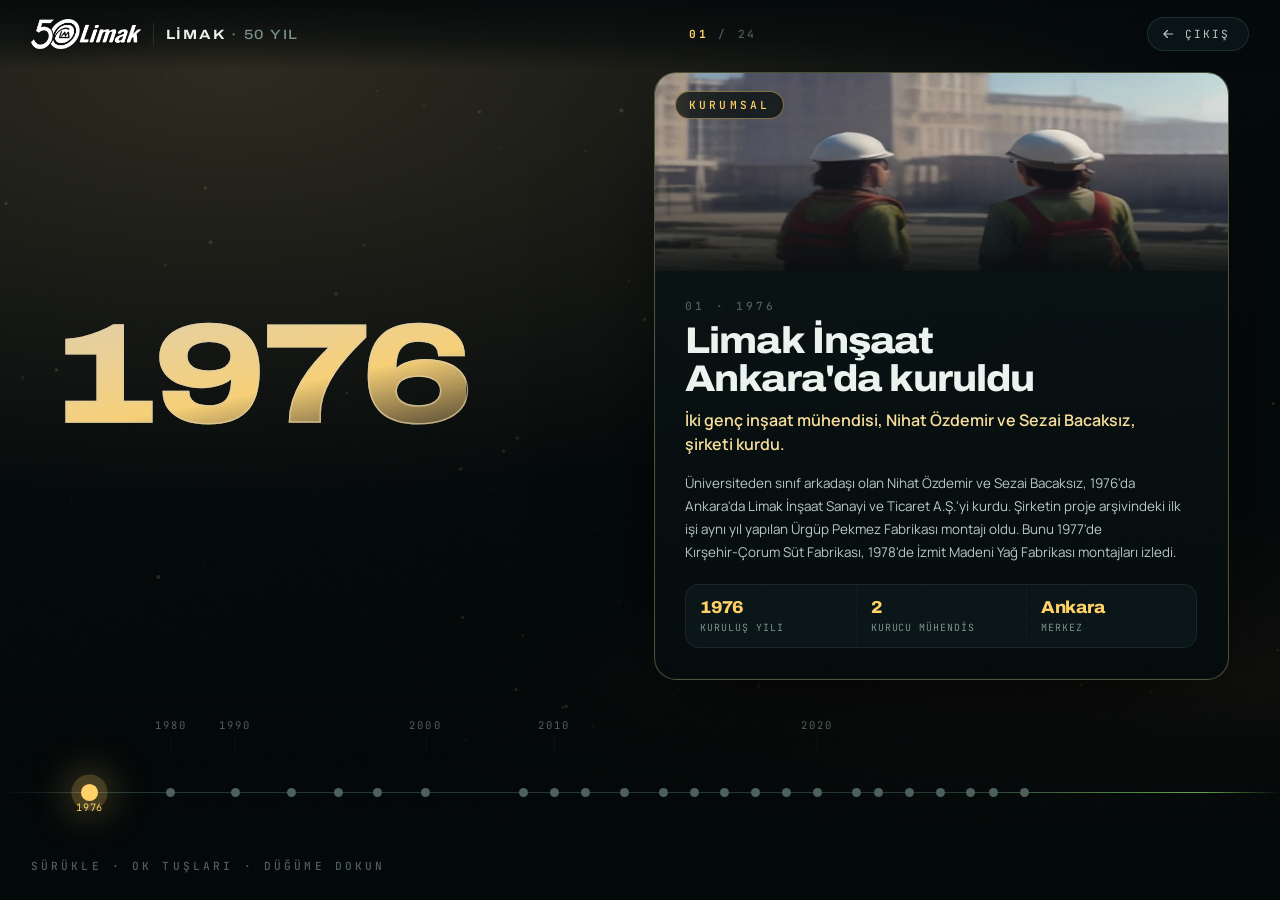
==== timeline.html @ 8a2a89ee "Limak fuar deneyimi — yayin surumu (v29)" ====
<!DOCTYPE html>
<html lang="tr">
<head>
<meta charset="utf-8">
<meta name="viewport" content="width=device-width, initial-scale=1, viewport-fit=cover">
<title>Limak · 50 Yıl</title>
<link rel="stylesheet" href="assets/css/base.css?v=29">
<link rel="stylesheet" href="assets/css/timeline.css?v=29">
<link rel="icon" href="data:image/svg+xml,%3Csvg xmlns='http://www.w3.org/2000/svg' viewBox='0 0 32 32'%3E%3Crect width='32' height='32' rx='9' fill='%238ce563'/%3E%3Cpath d='M11 8v13h10' stroke='%2304090a' stroke-width='3.4' fill='none' stroke-linecap='square'/%3E%3C/svg%3E">
</head>
<body class="tl">

<!-- dönem ışığı: kaydırdıkça tüm sayfanın rengi değişir -->
<div class="era" id="era" aria-hidden="true">
  <span class="era__glow"></span>
  <canvas class="era__px" id="eraPx"></canvas>
</div>

<header class="topbar">
  <a class="brand" href="index.html">
    <img class="brand__logo" src="assets/img/logo-50yil.png" alt="Limak — 50. yıl" decoding="async">
    <span class="brand__sep" aria-hidden="true"></span>
    <span class="brand__text">Limak <em>· 50 Yıl</em></span>
  </a>
  <span class="tl__counter eyebrow tabular" id="counter">01 / 24</span>
  <a class="btn-back" href="index.html">
    <svg viewBox="0 0 24 24" aria-hidden="true"><path d="M20 12H5m0 0 6-6m-6 6 6 6" fill="none" stroke="currentColor" stroke-width="2" stroke-linecap="round" stroke-linejoin="round"/></svg>
    Çıkış
  </a>
</header>

<!-- ═══ SAHNE ═══ -->
<main class="stagewrap">

  <!-- dev yıl -->
  <div class="yearbig" aria-hidden="true">
    <span class="yearbig__num tabular" id="yearBig">1976</span>
    <span class="yearbig__ghost tabular" id="yearGhost"></span>
  </div>

  <!-- içerik kartı -->
  <article class="card" id="card">
    <div class="card__media">
      <img class="card__img" id="cardImg" alt="" decoding="async">
      <span class="card__mediafall" id="cardFall"></span>
      <span class="card__sector eyebrow" id="cardSector"></span>
    </div>
    <div class="card__body">
      <span class="card__year eyebrow tabular" id="cardYear"></span>
      <h2 class="card__title" id="cardTitle"></h2>
      <p class="card__sub" id="cardSub"></p>
      <p class="card__text" id="cardText"></p>
      <ul class="card__stats" id="cardStats"></ul>
    </div>
  </article>
</main>

<!-- ═══ RAY ═══ -->
<footer class="rail" id="rail">
  <div class="rail__decades" id="decades" aria-hidden="true"></div>
  <div class="rail__line" aria-hidden="true"></div>
  <div class="rail__track" id="track"></div>
  <div class="rail__future" id="future" aria-hidden="true"></div>
  <p class="rail__hint eyebrow" id="railHint">Sürükle · ok tuşları · düğüme dokun</p>
</footer>

<span class="grain" aria-hidden="true"></span>

<script src="assets/data/timeline.js?v=29"></script>
<script src="assets/js/timeline.js?v=29"></script>
</body>
</html>
---- assets/css/base.css ----
@import url("fonts.css");

/* ============================================================
   LİMAK · COP31 FUAR DENEYİMİ — tasarım sistemi
   Karanlık toprak zemin, sektöre göre ışık rengi.
   ============================================================ */

:root {
  /* ---- zemin: siyah değil, gece toprağı ---- */
  --void:      #04090a;
  --soil:      #081013;
  --mist:      #0e1c20;
  --ridge:     #16292e;
  --hairline:  rgba(150, 214, 195, 0.14);
  --hairline-soft: rgba(150, 214, 195, 0.07);

  /* ---- yaşam: filiz yeşili ailesi ---- */
  --sprout:    #8ce563;
  --sprout-hi: #b6ff8a;
  --emerald:   #22c55e;
  --deep-leaf: #0d6b3f;

  /* ---- sektör ışıkları ---- */
  --s-ruzgar:   #5be8c0;
  --s-gunes:    #ffc861;
  --s-su:       #4cc9f0;
  --s-insaat:   #ff8a3d;
  --s-cimento:  #cdbfa4;
  --s-hava:     #b39dff;
  --s-turizm:   #ff7fa8;
  --s-orman:    #8ce563;

  /* ---- metin ---- */
  --bone:      #eaf3ee;
  --bone-dim:  #b6c9c1;
  --ash:       #7b918b;
  --ash-deep:  #4c5f5b;

  /* ---- tipografi ---- */
  --f-display: "Archivo", "Segoe UI", system-ui, sans-serif;
  --f-body:    "Manrope", "Segoe UI", system-ui, sans-serif;
  --f-data:    "JetBrains Mono", ui-monospace, "Cascadia Mono", monospace;

  /* ---- ölçek (fuar ekranı: büyük) ---- */
  --t-mega:  clamp(3.5rem, 11vw, 11.5rem);
  --t-xxl:   clamp(2.4rem, 5.2vw, 5rem);
  --t-xl:    clamp(1.7rem, 2.9vw, 2.9rem);
  --t-lg:    clamp(1.25rem, 1.7vw, 1.7rem);
  --t-md:    clamp(1rem, 1.15vw, 1.18rem);
  --t-sm:    clamp(0.84rem, 0.92vw, 0.95rem);
  --t-xs:    clamp(0.7rem, 0.74vw, 0.78rem);

  /* ---- hareket ---- */
  --ease-out: cubic-bezier(0.16, 1, 0.3, 1);
  --ease-io:  cubic-bezier(0.65, 0, 0.35, 1);
  --ease-spring: cubic-bezier(0.34, 1.56, 0.64, 1);

  --r-sm: 8px;
  --r-md: 14px;
  --r-lg: 22px;
  --r-pill: 999px;
}

*, *::before, *::after { box-sizing: border-box; }

html, body {
  margin: 0;
  padding: 0;
  height: 100%;
  background: var(--void);
  color: var(--bone);
  font-family: var(--f-body);
  font-size: 16px;
  -webkit-font-smoothing: antialiased;
  text-rendering: optimizeLegibility;
  overscroll-behavior: none;
}

body {
  overflow: hidden;
  cursor: default;
  -webkit-tap-highlight-color: transparent;
}

img, svg { display: block; max-width: 100%; }
button { font: inherit; color: inherit; border: 0; background: none; cursor: pointer; }

::selection { background: var(--sprout); color: var(--void); }

/* ---- odak: fuar ekranında görünmez olmasın ---- */
:focus-visible {
  outline: 2px solid var(--sprout);
  outline-offset: 3px;
  border-radius: 4px;
}

/* ============================================================
   ORTAK BİLEŞENLER
   ============================================================ */

/* --- üst çubuk --- */
.topbar {
  position: fixed;
  inset: 0 0 auto 0;
  height: 68px;
  display: flex;
  align-items: center;
  gap: 20px;
  padding: 0 clamp(18px, 2.4vw, 40px);
  z-index: 60;
  background: linear-gradient(180deg, rgba(4, 9, 10, 0.92) 0%, rgba(4, 9, 10, 0.55) 60%, transparent 100%);
  backdrop-filter: blur(14px);
  -webkit-backdrop-filter: blur(14px);
  pointer-events: none;
}
.topbar > * { pointer-events: auto; }

.brand {
  display: flex;
  align-items: center;
  gap: 12px;
  text-decoration: none;
  color: inherit;
}
.brand__mark {
  width: 30px; height: 30px;
  flex: none;
}
.brand__logo {
  height: 30px;
  width: auto;
  display: block;
  flex: none;
  filter: drop-shadow(0 1px 6px rgba(0, 0, 0, 0.45));
}
.brand__sep {
  width: 1px;
  height: 22px;
  flex: none;
  background: var(--hairline);
}
.brand__text {
  font-family: var(--f-display);
  font-weight: 700;
  font-stretch: 118%;
  letter-spacing: 0.13em;
  font-size: var(--t-sm);
  text-transform: uppercase;
  white-space: nowrap;
}
.brand__text em {
  font-style: normal;
  color: var(--ash);
  font-weight: 500;
}

/* --- etiket / eyebrow --- */
.eyebrow {
  font-family: var(--f-data);
  font-size: var(--t-xs);
  letter-spacing: 0.28em;
  text-transform: uppercase;
  color: var(--ash);
  font-weight: 500;
}

/* --- geri butonu --- */
.btn-back {
  margin-left: auto;
  display: inline-flex;
  align-items: center;
  gap: 10px;
  padding: 9px 18px 9px 13px;
  border-radius: var(--r-pill);
  border: 1px solid var(--hairline);
  background: rgba(14, 28, 32, 0.6);
  font-family: var(--f-data);
  font-size: var(--t-xs);
  letter-spacing: 0.18em;
  text-transform: uppercase;
  color: var(--bone-dim);
  text-decoration: none;
  transition: border-color 0.3s, color 0.3s, background 0.3s;
}
.btn-back:hover { border-color: var(--sprout); color: var(--sprout); background: rgba(140, 229, 99, 0.08); }
.btn-back svg { width: 14px; height: 14px; }

/* --- ince gürültü dokusu: dijital düzlüğü kırar --- */
.grain {
  position: fixed;
  inset: -50%;
  z-index: 90;
  pointer-events: none;
  opacity: 0.035;
  background-image: url("data:image/svg+xml,%3Csvg xmlns='http://www.w3.org/2000/svg' width='160' height='160'%3E%3Cfilter id='n'%3E%3CfeTurbulence type='fractalNoise' baseFrequency='0.85' numOctaves='3'/%3E%3C/filter%3E%3Crect width='160' height='160' filter='url(%23n)'/%3E%3C/svg%3E");
  animation: grainshift 0.9s steps(3) infinite;
  mix-blend-mode: overlay;
}
@keyframes grainshift {
  0%   { transform: translate(0, 0); }
  33%  { transform: translate(-3%, 2%); }
  66%  { transform: translate(2%, -3%); }
  100% { transform: translate(0, 0); }
}

/* --- vinyet --- */
.vignette {
  position: fixed;
  inset: 0;
  z-index: 55;
  pointer-events: none;
  background: radial-gradient(128% 96% at 50% 46%, transparent 56%, rgba(0, 0, 0, 0.42) 100%);
}

/* --- yükleme kaplaması --- */
.boot {
  position: fixed;
  inset: 0;
  z-index: 200;
  display: grid;
  place-items: center;
  background: var(--void);
  transition: opacity 0.8s var(--ease-out), visibility 0.8s;
}
.boot.is-done { opacity: 0; visibility: hidden; }
.boot__bar {
  width: 180px; height: 2px;
  background: var(--ridge);
  overflow: hidden;
  border-radius: 2px;
}
.boot__bar i {
  display: block; height: 100%; width: 40%;
  background: var(--sprout);
  animation: bootslide 1.1s var(--ease-io) infinite;
}
@keyframes bootslide {
  0%   { transform: translateX(-110%); }
  100% { transform: translateX(360%); }
}

/* --- ekran çok küçükse uyarı yerine sadece ölçek düşer --- */
@media (prefers-reduced-motion: reduce) {
  *, *::before, *::after {
    animation-duration: 0.001ms !important;
    animation-iteration-count: 1 !important;
    transition-duration: 0.08s !important;
  }
  .grain { animation: none; }
}

/* --- yardımcılar --- */
.sr-only {
  position: absolute; width: 1px; height: 1px;
  padding: 0; margin: -1px; overflow: hidden;
  clip: rect(0, 0, 0, 0); white-space: nowrap; border: 0;
}
.tabular { font-variant-numeric: tabular-nums; }

/* ============================================================
   ÖLÇEK ŞERİDİ — grubun büyüklüğü, karşılama anında
   Rakam iri ve display fontunda; etiket küçük ve sessiz.
   Böylece uzaktan bakıldığında önce sayılar okunur.
   ============================================================ */
.scalebar {
  display: flex;
  flex-wrap: wrap;
  justify-content: center;
  align-items: stretch;
  gap: 0;
  margin: 0;
  padding: 0;
  list-style: none;
}
.scalebar li {
  position: relative;
  padding: 0 clamp(16px, 2.2vw, 34px);
  text-align: center;
}
.scalebar li + li::before {          /* aradaki ince ayraç */
  content: "";
  position: absolute;
  left: 0; top: 14%;
  width: 1px; height: 72%;
  background: var(--hairline);
}
.scalebar b {
  display: block;
  font-family: var(--f-display);
  font-weight: 800;
  font-stretch: 112%;
  font-size: clamp(1.3rem, 2.1vw, 2.05rem);
  letter-spacing: -0.02em;
  line-height: 1.05;
  color: var(--bone);
  font-variant-numeric: tabular-nums;
}
.scalebar span {
  display: block;
  margin-top: 5px;
  font-family: var(--f-data);
  font-size: clamp(0.56rem, 0.66vw, 0.7rem);
  letter-spacing: 0.2em;
  text-transform: uppercase;
  color: var(--ash);
  white-space: nowrap;
}
/* sırayla belirir — sayılar tek tek oturur */
.scalebar li {
  opacity: 0;
  translate: 0 10px;
  animation: scaleIn 0.7s var(--ease-out) forwards;
  animation-delay: calc(var(--i) * 90ms + 400ms);
}
@keyframes scaleIn { to { opacity: 1; translate: 0 0; } }

/* giriş sayfası: alt bilgi çubuğunun orta yuvasında, kompakt */
.scalebar--home b { font-size: clamp(0.95rem, 1.25vw, 1.24rem); }
.scalebar--home span { font-size: 0.54rem; letter-spacing: 0.16em; }
.scalebar--home li { padding: 0 clamp(10px, 1.5vw, 22px); }
@media (max-width: 1000px) { .scalebar--home { display: none; } }
---- assets/css/timeline.css ----
/* ============================================================
   50 YIL — dönem ışığı kaydıkça değişen zaman rayı
   İmza: sayfanın ambiyans rengi yıla göre kayar.
   1976 sepya toz → 2000'ler çelik mavi → 2026 canlı yeşil
   ============================================================ */

.tl {
  background: var(--void);
  --era-a: #6b5a3f;              /* dönemin ana ışığı  */
  --era-b: #2a2419;              /* dönemin gölgesi    */
  --era-c: #d9c9a4;              /* dönemin vurgusu    */
  --sector: var(--sprout);       /* aktif kaydın sektör rengi */
  transition: none;
}

/* ---------- dönem ışığı ---------- */
.era {
  position: fixed;
  inset: 0;
  z-index: 0;
  pointer-events: none;
  background:
    radial-gradient(120% 78% at 18% 8%,  color-mix(in srgb, var(--era-a) 34%, transparent) 0%, transparent 62%),
    radial-gradient(96% 70% at 88% 96%,  color-mix(in srgb, var(--era-b) 62%, transparent) 0%, transparent 58%),
    linear-gradient(168deg, #060d0e 0%, #04090a 52%, #030708 100%);
  transition: background 1.1s var(--ease-out);
}
.era__glow {
  position: absolute;
  inset: auto -10% -34% -10%;
  height: 62%;
  background: radial-gradient(58% 100% at 50% 100%, color-mix(in srgb, var(--sector) 20%, transparent) 0%, transparent 72%);
  transition: background 0.9s var(--ease-out);
}
.era__px { position: absolute; inset: 0; width: 100%; height: 100%; }

/* ---------- üst çubuk ---------- */
.tl__counter { margin-left: auto; color: var(--ash-deep); letter-spacing: 0.24em; }
.tl__counter b { color: var(--sector); transition: color 0.6s; }

/* ============================================================
   DEV YIL — sayfanın omurgası
   ============================================================ */
.stagewrap {
  position: fixed;
  inset: 68px 0 clamp(190px, 24vh, 250px) 0;
  z-index: 2;
  display: grid;
  grid-template-columns: minmax(0, 1fr) minmax(0, 1.02fr);
  align-items: center;
  gap: clamp(20px, 3vw, 56px);
  padding: 0 clamp(24px, 4vw, 80px);
}

.yearbig {
  position: relative;
  justify-self: start;
  line-height: 0.78;
  user-select: none;
}
.yearbig__num {
  display: block;
  font-family: var(--f-display);
  font-size: var(--t-mega);
  font-weight: 800;
  font-stretch: 125%;
  letter-spacing: -0.045em;
  color: transparent;
  -webkit-text-stroke: 1.5px color-mix(in srgb, var(--era-c) 70%, transparent);
  background: linear-gradient(168deg,
              color-mix(in srgb, var(--era-c) 96%, #fff) 0%,
              color-mix(in srgb, var(--sector) 72%, var(--era-c)) 58%,
              color-mix(in srgb, var(--era-a) 60%, transparent) 100%);
  -webkit-background-clip: text;
  background-clip: text;
  transition: background 0.9s var(--ease-out), -webkit-text-stroke-color 0.9s;
}
/* geçişte kayan hayalet rakam */
.yearbig__ghost {
  position: absolute;
  inset: 0;
  font-family: var(--f-display);
  font-size: var(--t-mega);
  font-weight: 800;
  font-stretch: 125%;
  letter-spacing: -0.045em;
  color: color-mix(in srgb, var(--era-c) 16%, transparent);
  pointer-events: none;
  opacity: 0;
}
.yearbig.is-moving .yearbig__ghost { animation: ghostSlip 0.62s var(--ease-out); }
@keyframes ghostSlip {
  0%   { opacity: 0.9; translate: 0 0; filter: blur(0); }
  100% { opacity: 0; translate: 0 -26px; filter: blur(7px); }
}
.yearbig.is-moving .yearbig__num { animation: yearIn 0.62s var(--ease-out); }
@keyframes yearIn {
  0%   { opacity: 0; translate: 0 26px; filter: blur(9px); }
  100% { opacity: 1; translate: 0 0; filter: blur(0); }
}

/* ============================================================
   KART
   ============================================================ */
.card {
  position: relative;
  display: grid;
  grid-template-rows: auto 1fr;
  max-height: 100%;
  border-radius: var(--r-lg);
  border: 1px solid color-mix(in srgb, var(--sector) 22%, var(--hairline));
  background: linear-gradient(180deg, rgba(11, 22, 24, 0.86) 0%, rgba(5, 12, 13, 0.94) 100%);
  backdrop-filter: blur(18px);
  -webkit-backdrop-filter: blur(18px);
  box-shadow: 0 48px 110px -40px rgba(0, 0, 0, 0.95),
              0 0 0 1px rgba(255, 255, 255, 0.02) inset;
  overflow: hidden;
  transition: border-color 0.7s;
}
.card.is-moving { animation: cardIn 0.66s var(--ease-out); }
@keyframes cardIn {
  0%   { opacity: 0; translate: 0 22px; }
  100% { opacity: 1; translate: 0 0; }
}

/* --- görsel --- */
.card__media {
  position: relative;
  height: clamp(140px, 22vh, 260px);
  overflow: hidden;
  background: #0a1416;
}
.card__img {
  position: relative;
  z-index: 1;                 /* yedek dokunun üstünde kalsın */
  width: 100%; height: 100%;
  object-fit: cover;
  opacity: 0;
  transition: opacity 0.8s var(--ease-out), scale 9s linear;
  scale: 1.06;
}
.card__img.is-ready { opacity: 1; scale: 1; }
/* görsel yoksa: sektör rengiyle üretilen doku */
.card__mediafall {
  position: absolute;
  inset: 0;
  background:
    radial-gradient(70% 120% at 16% 0%, color-mix(in srgb, var(--sector) 30%, transparent) 0%, transparent 66%),
    repeating-linear-gradient(114deg, rgba(255,255,255,.035) 0 2px, transparent 2px 13px),
    linear-gradient(150deg, #16262a, #091416);
}
.card__media::after {                     /* alt karartma: metin okunsun */
  content: "";
  position: absolute;
  inset: 0;
  z-index: 2;
  background: linear-gradient(180deg, transparent 42%, rgba(5, 12, 13, 0.92) 100%);
}
.card__sector {
  position: absolute;
  left: clamp(16px, 1.6vw, 26px);
  top: clamp(14px, 1.4vw, 22px);
  z-index: 3;
  padding: 6px 13px;
  border-radius: var(--r-pill);
  background: rgba(4, 10, 11, 0.72);
  border: 1px solid color-mix(in srgb, var(--sector) 46%, transparent);
  color: var(--sector);
  backdrop-filter: blur(8px);
}

/* --- gövde --- */
.card__body {
  min-height: 0;
  overflow-y: auto;
  padding: clamp(20px, 2.2vw, 34px) clamp(20px, 2.4vw, 38px) clamp(22px, 2.4vw, 34px);
  scrollbar-width: thin;
  scrollbar-color: var(--ridge) transparent;
}
.card__body::-webkit-scrollbar { width: 5px; }
.card__body::-webkit-scrollbar-thumb { background: var(--ridge); border-radius: 3px; }

.card__year { display: block; color: var(--ash-deep); margin-bottom: 9px; }
.card__title {
  margin: 0 0 10px;
  font-family: var(--f-display);
  font-size: var(--t-xl);
  font-weight: 800;
  font-stretch: 110%;
  line-height: 1.02;
  letter-spacing: -0.025em;
  text-wrap: balance;
}
.card__sub {
  margin: 0 0 16px;
  font-size: var(--t-md);
  line-height: 1.5;
  color: color-mix(in srgb, var(--sector) 62%, var(--bone));
  font-weight: 600;
  text-wrap: pretty;
}
.card__text {
  margin: 0 0 20px;
  font-size: var(--t-sm);
  line-height: 1.72;
  color: var(--bone-dim);
  text-wrap: pretty;
}
.card__stats {
  display: grid;
  grid-template-columns: repeat(auto-fit, minmax(118px, 1fr));
  gap: 1px;
  margin: 0; padding: 0;
  list-style: none;
  background: var(--hairline-soft);
  border: 1px solid var(--hairline-soft);
  border-radius: var(--r-md);
  overflow: hidden;
}
.card__stats li { padding: 13px 14px; background: rgba(10, 21, 23, 0.92); }
.card__stats b {
  display: block;
  font-family: var(--f-display);
  font-size: clamp(1rem, 1.35vw, 1.32rem);
  font-weight: 800;
  font-stretch: 106%;
  color: var(--sector);
  letter-spacing: -0.015em;
  transition: color 0.6s;
}
.card__stats span {
  display: block;
  margin-top: 4px;
  font-family: var(--f-data);
  font-size: 0.62rem;
  letter-spacing: 0.1em;
  text-transform: uppercase;
  color: var(--ash);
}

/* ============================================================
   RAY
   ============================================================ */
.rail {
  position: fixed;
  inset: auto 0 0 0;
  z-index: 20;
  height: clamp(190px, 24vh, 250px);
  padding-top: 26px;
  background: linear-gradient(0deg, rgba(3,8,9,.97) 34%, rgba(3,8,9,.72) 74%, transparent 100%);
  overflow: hidden;
  touch-action: pan-y;
  cursor: grab;
  user-select: none;
}
.rail:active { cursor: grabbing; }

/* on yıl işaretleri */
.rail__decades {
  position: absolute;
  left: 0; right: 0;
  top: 34px;
  height: 22px;
}
.rail__dec {
  position: absolute;
  transform: translateX(-50%);
  font-family: var(--f-data);
  font-size: 0.66rem;
  letter-spacing: 0.2em;
  color: var(--ash-deep);
  white-space: nowrap;
}
.rail__dec::after {
  content: "";
  position: absolute;
  left: 50%; top: 20px;
  width: 1px; height: 12px;
  background: var(--hairline-soft);
}

/* ana çizgi */
.rail__line {
  position: absolute;
  left: 0; right: 0;
  top: 50%;
  height: 1px;
  background: linear-gradient(90deg,
              transparent 0%, rgba(150,214,195,.22) 6%,
              rgba(150,214,195,.22) 74%,
              color-mix(in srgb, var(--sprout) 70%, transparent) 94%, transparent 100%);
}

/* düğümler */
.rail__track { position: absolute; inset: 0; }
.node {
  position: absolute;
  top: 50%;
  translate: -50% -50%;
  width: 46px; height: 46px;
  display: grid;
  place-items: center;
  background: none;
  cursor: pointer;
}
.node__dot {
  width: 9px; height: 9px;
  border-radius: 50%;
  background: var(--ash-deep);
  transition: background 0.4s, scale 0.4s var(--ease-spring), box-shadow 0.4s;
}
.node:hover .node__dot { background: var(--c); scale: 1.4; }
.node.is-on .node__dot {
  background: var(--c);
  scale: 1.9;
  box-shadow: 0 0 0 5px color-mix(in srgb, var(--c) 18%, transparent),
              0 0 22px 3px color-mix(in srgb, var(--c) 60%, transparent);
}
.node__yr {
  position: absolute;
  top: 32px;
  font-family: var(--f-data);
  font-size: 0.64rem;
  letter-spacing: 0.06em;
  color: var(--ash-deep);
  opacity: 0;
  transition: opacity 0.4s, color 0.4s;
  white-space: nowrap;
}
.node.is-on .node__yr, .node:hover .node__yr { opacity: 1; color: var(--c); }
/* geçilen düğümler soluk kalmasın */
.node.is-past .node__dot { background: color-mix(in srgb, var(--c) 55%, var(--ash-deep)); }

/* geleceğe açılan beş eksen */
.rail__future {
  position: absolute;
  right: 0; top: 0; bottom: 0;
  width: clamp(180px, 17vw, 300px);
  pointer-events: none;
}
.fut {
  position: absolute;
  right: clamp(12px, 1.4vw, 26px);
  display: flex;
  align-items: center;
  gap: 8px;
  font-family: var(--f-data);
  font-size: 0.62rem;
  letter-spacing: 0.14em;
  text-transform: uppercase;
  color: var(--f);
  opacity: 0;
  translate: 16px 0;
  transition: opacity 0.7s var(--ease-out), translate 0.7s var(--ease-out);
  white-space: nowrap;
}
.rail.is-end .fut { opacity: 0.9; translate: 0 0; }
.rail.is-end .fut:nth-child(1) { transition-delay: 0.05s; }
.rail.is-end .fut:nth-child(2) { transition-delay: 0.12s; }
.rail.is-end .fut:nth-child(3) { transition-delay: 0.19s; }
.rail.is-end .fut:nth-child(4) { transition-delay: 0.26s; }
.rail.is-end .fut:nth-child(5) { transition-delay: 0.33s; }
.fut i {
  width: 7px; height: 7px;
  border-radius: 50%;
  background: var(--f);
  box-shadow: 0 0 12px 1px var(--f);
}
.fut b { font-weight: 600; color: var(--bone); }
.fut span { color: var(--ash); letter-spacing: 0.08em; text-transform: none; }

.rail__hint {
  position: absolute;
  left: clamp(20px, 2.4vw, 40px);
  bottom: 16px;
  color: var(--ash-deep);
  animation: hintFade 4.4s ease-in-out infinite;
}
@keyframes hintFade { 0%,100% { opacity: 0.32; } 50% { opacity: 0.8; } }

/* ============================================================
   DAR EKRAN
   ============================================================ */
@media (max-width: 1100px) {
  .stagewrap { grid-template-columns: 1fr; align-content: center; gap: 12px; }
  .yearbig__num, .yearbig__ghost { font-size: clamp(3rem, 14vw, 6rem); }
  .card__media { height: clamp(110px, 16vh, 170px); }
}
@media (max-height: 720px) {
  .card__media { display: none; }
  .rail { height: 170px; }
}
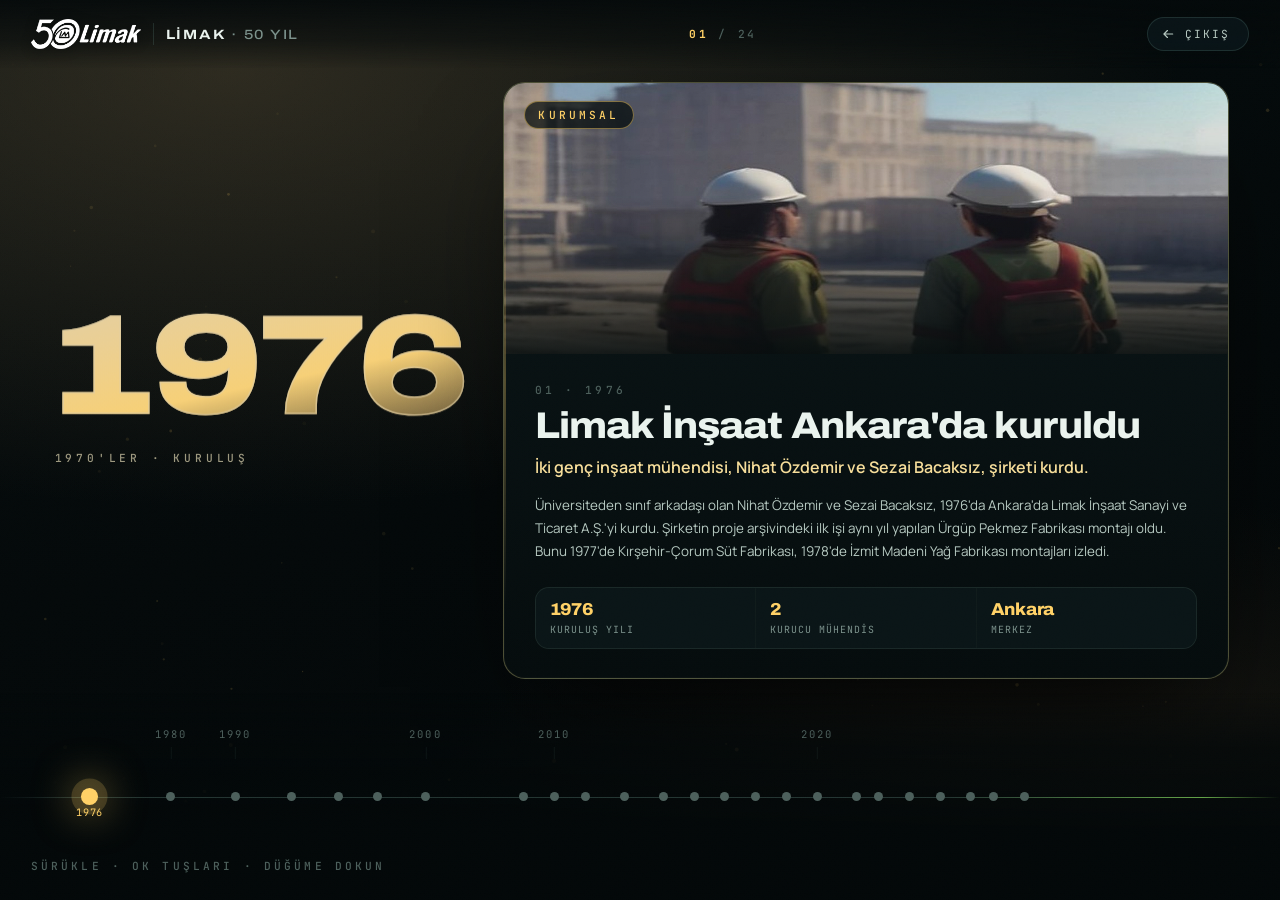
==== commit d30fa284: "Yayin: tutarli dunya sahnesi (13 yatirim) + zaman ekrani sayac ve sayfa cevirme - Dunya: tek kare ge" ====
--- a/timeline.html
+++ b/timeline.html
@@ -4,8 +4,8 @@
 <meta charset="utf-8">
 <meta name="viewport" content="width=device-width, initial-scale=1, viewport-fit=cover">
 <title>Limak · 50 Yıl</title>
-<link rel="stylesheet" href="assets/css/base.css?v=29">
-<link rel="stylesheet" href="assets/css/timeline.css?v=29">
+<link rel="stylesheet" href="assets/css/base.css?v=47">
+<link rel="stylesheet" href="assets/css/timeline.css?v=47">
 <link rel="icon" href="data:image/svg+xml,%3Csvg xmlns='http://www.w3.org/2000/svg' viewBox='0 0 32 32'%3E%3Crect width='32' height='32' rx='9' fill='%238ce563'/%3E%3Cpath d='M11 8v13h10' stroke='%2304090a' stroke-width='3.4' fill='none' stroke-linecap='square'/%3E%3C/svg%3E">
 </head>
 <body class="tl">
@@ -32,27 +32,30 @@
 <!-- ═══ SAHNE ═══ -->
 <main class="stagewrap">
 
-  <!-- dev yıl -->
+  <!-- dev yıl: kilometre sayacı gibi dönen rakamlar -->
   <div class="yearbig" aria-hidden="true">
-    <span class="yearbig__num tabular" id="yearBig">1976</span>
-    <span class="yearbig__ghost tabular" id="yearGhost"></span>
+    <div class="odo" id="odo"></div>
+    <span class="yearbig__label eyebrow" id="yearLabel"></span>
   </div>
+  <span class="sr-only" id="yearBig" aria-live="polite"></span>
 
-  <!-- içerik kartı -->
-  <article class="card" id="card">
-    <div class="card__media">
-      <img class="card__img" id="cardImg" alt="" decoding="async">
-      <span class="card__mediafall" id="cardFall"></span>
-      <span class="card__sector eyebrow" id="cardSector"></span>
-    </div>
-    <div class="card__body">
-      <span class="card__year eyebrow tabular" id="cardYear"></span>
-      <h2 class="card__title" id="cardTitle"></h2>
-      <p class="card__sub" id="cardSub"></p>
-      <p class="card__text" id="cardText"></p>
-      <ul class="card__stats" id="cardStats"></ul>
-    </div>
-  </article>
+  <!-- içerik: kitap sayfası gibi açılır -->
+  <div class="book" id="book">
+    <article class="card" id="card">
+      <div class="card__media">
+        <img class="card__img" id="cardImg" alt="" decoding="async">
+        <span class="card__mediafall" id="cardFall"></span>
+        <span class="card__sector eyebrow" id="cardSector"></span>
+      </div>
+      <div class="card__body">
+        <span class="card__year eyebrow tabular" id="cardYear"></span>
+        <h2 class="card__title" id="cardTitle"></h2>
+        <p class="card__sub" id="cardSub"></p>
+        <p class="card__text" id="cardText"></p>
+        <ul class="card__stats" id="cardStats"></ul>
+      </div>
+    </article>
+  </div>
 </main>
 
 <!-- ═══ RAY ═══ -->
@@ -66,7 +69,7 @@
 
 <span class="grain" aria-hidden="true"></span>
 
-<script src="assets/data/timeline.js?v=29"></script>
-<script src="assets/js/timeline.js?v=29"></script>
+<script src="assets/data/timeline.js?v=47"></script>
+<script src="assets/js/timeline.js?v=47"></script>
 </body>
 </html>
--- a/assets/css/timeline.css
+++ b/assets/css/timeline.css
@@ -39,100 +39,160 @@
 .tl__counter b { color: var(--sector); transition: color 0.6s; }
 
 /* ============================================================
-   DEV YIL — sayfanın omurgası
-   ============================================================ */
+   SAHNE
+   ============================================================ */
+.tl { --rail-h: clamp(150px, 23vh, 250px); }
 .stagewrap {
   position: fixed;
-  inset: 68px 0 clamp(190px, 24vh, 250px) 0;
+  inset: 68px 0 var(--rail-h) 0;
   z-index: 2;
   display: grid;
-  grid-template-columns: minmax(0, 1fr) minmax(0, 1.02fr);
+  /* yıl sütunu kendi genişliği kadar; kart kalan alanı kullanır */
+  grid-template-columns: auto minmax(0, 1fr);
   align-items: center;
   gap: clamp(20px, 3vw, 56px);
-  padding: 0 clamp(24px, 4vw, 80px);
-}
-
+  padding: clamp(10px, 1.6vh, 22px) clamp(24px, 4vw, 80px);
+}
+
+/* ============================================================
+   DEV YIL — kilometre sayacı
+   Her rakam kendi sütununda döner; yıllar arası geçişte sayaç ara
+   yılların hepsinden geçerek sayar (zamanda yolculuk). Hız arttıkça
+   rakamlar bulanıklaşır, yerine oturunca ışık verir.
+   ============================================================ */
 .yearbig {
   position: relative;
   justify-self: start;
-  line-height: 0.78;
+  align-self: center;
   user-select: none;
-}
-.yearbig__num {
-  display: block;
+  --cw: 0.72em;                  /* sütun genişliği — JS ölçer */
+  --cols: 4;
+}
+.odo {
+  display: flex;
   font-family: var(--f-display);
-  font-size: var(--t-mega);
+  /* kısa pencerede yıl da küçülür: kartın yerini yemesin */
+  font-size: min(var(--t-mega), 26vh);
   font-weight: 800;
   font-stretch: 125%;
-  letter-spacing: -0.045em;
+  font-variant-numeric: tabular-nums;
+  line-height: 1;
+  letter-spacing: 0;
+}
+.odo__col {
+  position: relative;
+  width: var(--cw);
+  height: 1em;
+  overflow-x: visible;
+  overflow-y: clip;
+}
+.odo.is-rolling .odo__col {
+  -webkit-mask-image: linear-gradient(180deg, transparent 0%, #000 16%, #000 84%, transparent 100%);
+  mask-image: linear-gradient(180deg, transparent 0%, #000 16%, #000 84%, transparent 100%);
+}
+.odo__strip {
+  display: flex;
+  flex-direction: column;
+  will-change: transform, filter;
+}
+/* Rakam kutusu sütundan GENİŞ (her yandan --pad): degrade dolgu kutu
+   sınırında kesilir; geniş gliflerin (7, 6) taşan kenarında yalnız dış
+   çizgi kalıyordu. Sütun genişliği aynı kalır, taşma yatayda görünür. */
+.odo__d {
+  --pad: 0.16em;
+  display: block;
+  height: 1em;
+  width: calc(var(--cw) + 2 * var(--pad));
+  margin-left: calc(-1 * var(--pad));
+  text-align: center;
   color: transparent;
   -webkit-text-stroke: 1.5px color-mix(in srgb, var(--era-c) 70%, transparent);
-  background: linear-gradient(168deg,
+  /* tüm yıl boyunca TEK bir degrade: her rakam kendi sütununun payını alır */
+  background-image: linear-gradient(168deg,
               color-mix(in srgb, var(--era-c) 96%, #fff) 0%,
               color-mix(in srgb, var(--sector) 72%, var(--era-c)) 58%,
               color-mix(in srgb, var(--era-a) 60%, transparent) 100%);
+  background-size: calc(var(--cols) * var(--cw) + 2 * var(--pad)) 1em;
+  background-position: calc(var(--i) * var(--cw) * -1) 0;
+  background-repeat: no-repeat;
   -webkit-background-clip: text;
   background-clip: text;
-  transition: background 0.9s var(--ease-out), -webkit-text-stroke-color 0.9s;
-}
-/* geçişte kayan hayalet rakam */
-.yearbig__ghost {
-  position: absolute;
-  inset: 0;
-  font-family: var(--f-display);
-  font-size: var(--t-mega);
-  font-weight: 800;
-  font-stretch: 125%;
-  letter-spacing: -0.045em;
-  color: color-mix(in srgb, var(--era-c) 16%, transparent);
-  pointer-events: none;
-  opacity: 0;
-}
-.yearbig.is-moving .yearbig__ghost { animation: ghostSlip 0.62s var(--ease-out); }
-@keyframes ghostSlip {
-  0%   { opacity: 0.9; translate: 0 0; filter: blur(0); }
-  100% { opacity: 0; translate: 0 -26px; filter: blur(7px); }
-}
-.yearbig.is-moving .yearbig__num { animation: yearIn 0.62s var(--ease-out); }
-@keyframes yearIn {
-  0%   { opacity: 0; translate: 0 26px; filter: blur(9px); }
-  100% { opacity: 1; translate: 0 0; filter: blur(0); }
+}
+.odo.is-settle { animation: odoSettle 1.1s var(--ease-out); }
+@keyframes odoSettle {
+  0%   { filter: drop-shadow(0 0 0 transparent) brightness(1); }
+  22%  { filter: drop-shadow(0 0 26px color-mix(in srgb, var(--sector) 70%, transparent)) brightness(1.25); }
+  100% { filter: drop-shadow(0 0 0 transparent) brightness(1); }
+}
+.yearbig__label {
+  display: block;
+  margin-top: clamp(10px, 1.6vh, 20px);
+  padding-left: 0.3em;
+  color: color-mix(in srgb, var(--era-c) 70%, var(--ash));
+  letter-spacing: 0.34em;
+  opacity: 0.8;
+  white-space: nowrap;
+  transition: color 0.8s;
+}
+.yearbig__label.is-in { animation: labelIn 0.9s var(--ease-out); }
+@keyframes labelIn {
+  0%   { opacity: 0; letter-spacing: 0.8em; }
+  100% { opacity: 0.8; letter-spacing: 0.34em; }
+}
+
+/* ============================================================
+   KİTAP — kart bir sayfa gibi sol kenarından döner
+   ============================================================ */
+.book {
+  position: relative;
+  align-self: stretch;
+  display: flex;
+  align-items: center;
+  justify-content: center;
+  min-height: 0;
+  /* geniş perspektif: kalkan sayfa izleyiciye doğru ölçülü büyür,
+     üst çubuğa ve raya taşmaz */
+  perspective: 6000px;
+  perspective-origin: 30% 50%;
 }
 
 /* ============================================================
    KART
+   Sabit yükseklik: her sayfa aynı boyda, sayfa çevirme tutarlı olsun.
+   Metin taşarsa JS önce yazıyı, sonra görseli kademeli küçültür
+   (--fit, --media); kaydırma çubuğu çıkmaz.
    ============================================================ */
 .card {
+  --fit: 1;
+  --media: 1;
   position: relative;
+  width: 100%;
+  max-width: 57.5rem;
+  height: min(100%, 47.5rem);
   display: grid;
-  grid-template-rows: auto 1fr;
-  max-height: 100%;
+  grid-template-rows: auto minmax(0, 1fr);
   border-radius: var(--r-lg);
   border: 1px solid color-mix(in srgb, var(--sector) 22%, var(--hairline));
-  background: linear-gradient(180deg, rgba(11, 22, 24, 0.86) 0%, rgba(5, 12, 13, 0.94) 100%);
-  backdrop-filter: blur(18px);
-  -webkit-backdrop-filter: blur(18px);
+  /* tam opak: sayfa çevrilirken alttaki sayfanın yazısı sızmaz */
+  background: linear-gradient(180deg, #0b1618 0%, #050c0d 100%);
   box-shadow: 0 48px 110px -40px rgba(0, 0, 0, 0.95),
               0 0 0 1px rgba(255, 255, 255, 0.02) inset;
   overflow: hidden;
+  transform-origin: 0% 50%;
+  backface-visibility: hidden;
   transition: border-color 0.7s;
-}
-.card.is-moving { animation: cardIn 0.66s var(--ease-out); }
-@keyframes cardIn {
-  0%   { opacity: 0; translate: 0 22px; }
-  100% { opacity: 1; translate: 0 0; }
 }
 
 /* --- görsel --- */
 .card__media {
   position: relative;
-  height: clamp(140px, 22vh, 260px);
+  height: var(--media-h, calc(clamp(130px, 24vh, 280px) * var(--media)));
   overflow: hidden;
   background: #0a1416;
 }
 .card__img {
   position: relative;
-  z-index: 1;                 /* yedek dokunun üstünde kalsın */
+  z-index: 1;
   width: 100%; height: 100%;
   object-fit: cover;
   opacity: 0;
@@ -140,7 +200,6 @@
   scale: 1.06;
 }
 .card__img.is-ready { opacity: 1; scale: 1; }
-/* görsel yoksa: sektör rengiyle üretilen doku */
 .card__mediafall {
   position: absolute;
   inset: 0;
@@ -149,7 +208,7 @@
     repeating-linear-gradient(114deg, rgba(255,255,255,.035) 0 2px, transparent 2px 13px),
     linear-gradient(150deg, #16262a, #091416);
 }
-.card__media::after {                     /* alt karartma: metin okunsun */
+.card__media::after {
   content: "";
   position: absolute;
   inset: 0;
@@ -166,66 +225,88 @@
   background: rgba(4, 10, 11, 0.72);
   border: 1px solid color-mix(in srgb, var(--sector) 46%, transparent);
   color: var(--sector);
-  backdrop-filter: blur(8px);
 }
 
 /* --- gövde --- */
 .card__body {
+  position: relative;            /* ölçüm için offsetParent */
   min-height: 0;
+  display: flex;
+  flex-direction: column;
+  overflow: hidden;
+  padding: calc(clamp(18px, 2.2vw, 34px) * var(--fit)) clamp(20px, 2.4vw, 38px)
+           calc(clamp(18px, 2.2vw, 30px) * var(--fit));
+}
+/* ölçüm anı: istatistikler dibe yapışmadan doğal yerinde */
+.card__body.is-olc .card__stats { margin-top: 0; }
+/* son çare: en küçük ölçekte bile sığmazsa kaydırılabilir */
+.card__body.is-scroll {
   overflow-y: auto;
-  padding: clamp(20px, 2.2vw, 34px) clamp(20px, 2.4vw, 38px) clamp(22px, 2.4vw, 34px);
   scrollbar-width: thin;
   scrollbar-color: var(--ridge) transparent;
 }
-.card__body::-webkit-scrollbar { width: 5px; }
-.card__body::-webkit-scrollbar-thumb { background: var(--ridge); border-radius: 3px; }
-
-.card__year { display: block; color: var(--ash-deep); margin-bottom: 9px; }
+.card__year {
+  display: block;
+  color: var(--ash-deep);
+  margin-bottom: calc(9px * var(--fit));
+  white-space: nowrap;
+}
 .card__title {
-  margin: 0 0 10px;
+  margin: 0 0 calc(10px * var(--fit));
   font-family: var(--f-display);
-  font-size: var(--t-xl);
+  font-size: calc(var(--t-xl) * var(--fit));
   font-weight: 800;
   font-stretch: 110%;
-  line-height: 1.02;
+  line-height: 1.06;
+  padding-bottom: 0.04em;        /* Türkçe alt uzantılar (ğ ç ş) kırpılmasın */
   letter-spacing: -0.025em;
   text-wrap: balance;
+  overflow-wrap: break-word;
 }
 .card__sub {
-  margin: 0 0 16px;
-  font-size: var(--t-md);
-  line-height: 1.5;
+  margin: 0 0 calc(14px * var(--fit));
+  font-size: calc(var(--t-md) * var(--fit));
+  line-height: 1.45;
   color: color-mix(in srgb, var(--sector) 62%, var(--bone));
   font-weight: 600;
   text-wrap: pretty;
+  overflow-wrap: break-word;
 }
 .card__text {
-  margin: 0 0 20px;
-  font-size: var(--t-sm);
-  line-height: 1.72;
+  margin: 0 0 calc(18px * var(--fit));
+  font-size: max(0.78rem, calc(var(--t-sm) * var(--fit)));
+  line-height: calc(1.5 + 0.22 * var(--fit));
   color: var(--bone-dim);
   text-wrap: pretty;
+  overflow-wrap: break-word;
 }
 .card__stats {
+  margin: auto 0 0;              /* istatistikler sayfanın dibinde */
   display: grid;
-  grid-template-columns: repeat(auto-fit, minmax(118px, 1fr));
+  grid-template-columns: repeat(auto-fit, minmax(min(118px, 100%), 1fr));
   gap: 1px;
-  margin: 0; padding: 0;
+  padding: 0;
   list-style: none;
   background: var(--hairline-soft);
   border: 1px solid var(--hairline-soft);
   border-radius: var(--r-md);
   overflow: hidden;
-}
-.card__stats li { padding: 13px 14px; background: rgba(10, 21, 23, 0.92); }
+  flex: none;
+}
+.card__stats li {
+  min-width: 0;
+  padding: calc(12px * var(--fit)) 14px;
+  background: rgba(10, 21, 23, 0.92);
+}
 .card__stats b {
   display: block;
   font-family: var(--f-display);
-  font-size: clamp(1rem, 1.35vw, 1.32rem);
+  font-size: calc(clamp(1rem, 1.35vw, 1.32rem) * var(--fit));
   font-weight: 800;
   font-stretch: 106%;
   color: var(--sector);
   letter-spacing: -0.015em;
+  white-space: nowrap;
   transition: color 0.6s;
 }
 .card__stats span {
@@ -236,6 +317,80 @@
   letter-spacing: 0.1em;
   text-transform: uppercase;
   color: var(--ash);
+  overflow-wrap: break-word;
+}
+
+/* yeni sayfanın içeriği sırayla belirir */
+.card.is-reveal .card__year,
+.card.is-reveal .card__title,
+.card.is-reveal .card__sub,
+.card.is-reveal .card__text,
+.card.is-reveal .card__stats { animation: revealUp 0.7s var(--ease-out) both; }
+.card.is-reveal .card__title { animation-delay: 0.08s; }
+.card.is-reveal .card__sub   { animation-delay: 0.16s; }
+.card.is-reveal .card__text  { animation-delay: 0.24s; }
+.card.is-reveal .card__stats { animation-delay: 0.32s; }
+@keyframes revealUp {
+  0%   { opacity: 0; translate: 0 14px; }
+  100% { opacity: 1; translate: 0 0; }
+}
+/* hızlı gezinmede (sürükleme) sayfa çevirme yerine yumuşak geçiş */
+.card.is-quick { animation: quickIn 0.28s var(--ease-out); }
+@keyframes quickIn { 0% { opacity: 0.55; } 100% { opacity: 1; } }
+
+/* --- sayfa çevirme katmanları --- */
+.page {
+  position: absolute;
+  margin: 0;
+  z-index: 3;
+  pointer-events: none;
+  will-change: transform;
+}
+.page--under { z-index: 1; }
+.page__shade,
+.page__gloss {
+  position: absolute;
+  inset: 0;
+  z-index: 10;
+  pointer-events: none;
+  border-radius: inherit;
+}
+/* dönen sayfa ışıktan uzaklaştıkça kararır — dış kenar daha koyu */
+.page__shade {
+  background: linear-gradient(90deg, rgba(0, 0, 0, 0.18) 0%, rgba(0, 0, 0, 0.72) 100%);
+  opacity: 0;
+}
+/* kağıt üzerinde kayan parlama */
+.page__gloss {
+  background: linear-gradient(100deg, transparent 30%, rgba(255, 255, 255, 0.14) 48%, transparent 64%);
+  background-size: 260% 100%;
+  background-position: 120% 0;
+  mix-blend-mode: screen;
+  opacity: 0;
+}
+/* alttaki sayfaya düşen gölge */
+.cast {
+  position: absolute;
+  z-index: 2;
+  pointer-events: none;
+  border-radius: var(--r-lg);
+  background: linear-gradient(90deg, rgba(0, 0, 0, 0.62) 0%, rgba(0, 0, 0, 0.28) 34%, transparent 70%);
+  transform-origin: 0 50%;
+}
+/* sayfa sırtı — kartın sol kenarında, kitabın cildi gibi ince ışık çizgisi
+   (sayfayla birlikte döner) */
+.card::before {
+  content: "";
+  position: absolute;
+  left: 0;
+  top: 12%;
+  bottom: 12%;
+  width: 2px;
+  z-index: 4;
+  border-radius: 2px;
+  background: linear-gradient(180deg, transparent, color-mix(in srgb, var(--sector) 55%, transparent), transparent);
+  opacity: 0.55;
+  pointer-events: none;
 }
 
 /* ============================================================
@@ -245,7 +400,7 @@
   position: fixed;
   inset: auto 0 0 0;
   z-index: 20;
-  height: clamp(190px, 24vh, 250px);
+  height: var(--rail-h);
   padding-top: 26px;
   background: linear-gradient(0deg, rgba(3,8,9,.97) 34%, rgba(3,8,9,.72) 74%, transparent 100%);
   overflow: hidden;
@@ -379,14 +534,34 @@
 @keyframes hintFade { 0%,100% { opacity: 0.32; } 50% { opacity: 0.8; } }
 
 /* ============================================================
-   DAR EKRAN
+   DAR / ALÇAK EKRAN
    ============================================================ */
 @media (max-width: 1100px) {
-  .stagewrap { grid-template-columns: 1fr; align-content: center; gap: 12px; }
-  .yearbig__num, .yearbig__ghost { font-size: clamp(3rem, 14vw, 6rem); }
-  .card__media { height: clamp(110px, 16vh, 170px); }
+  .stagewrap {
+    grid-template-columns: 1fr;
+    grid-template-rows: auto minmax(0, 1fr);
+    align-items: stretch;
+    gap: 8px;
+  }
+  .odo { font-size: clamp(3rem, 12vw, 6rem); }
+  .yearbig__label { display: none; }
 }
 @media (max-height: 720px) {
-  .card__media { display: none; }
-  .rail { height: 170px; }
-}
+  .rail { padding-top: 18px; }
+  .rail__decades { top: 24px; }
+  .rail__hint { bottom: 10px; }
+}
+@media (prefers-reduced-motion: reduce) {
+  .odo.is-settle, .card.is-reveal *, .yearbig__label.is-in { animation: none !important; }
+}
+/* görsel tamamen çekildiğinde (çok kısa pencere) sektör etiketi de gizlenir */
+.card.is-nomedia .card__media { border: 0; }
+.card.is-nomedia .card__sector { display: none; }
+
+/* ============================================================
+   BÜYÜK EKRAN — yazılar ekranla orantılı büyür (rem tabanlı her şey)
+   Bu stil dosyası yalnız zaman sayfasında yüklü; kök boyutu burada
+   değiştirmek diğer sayfaları etkilemez.
+   ============================================================ */
+@media (min-width: 2200px) and (min-height: 1150px) { html { font-size: 125%; } }
+@media (min-width: 3000px) and (min-height: 1600px) { html { font-size: 165%; } }
